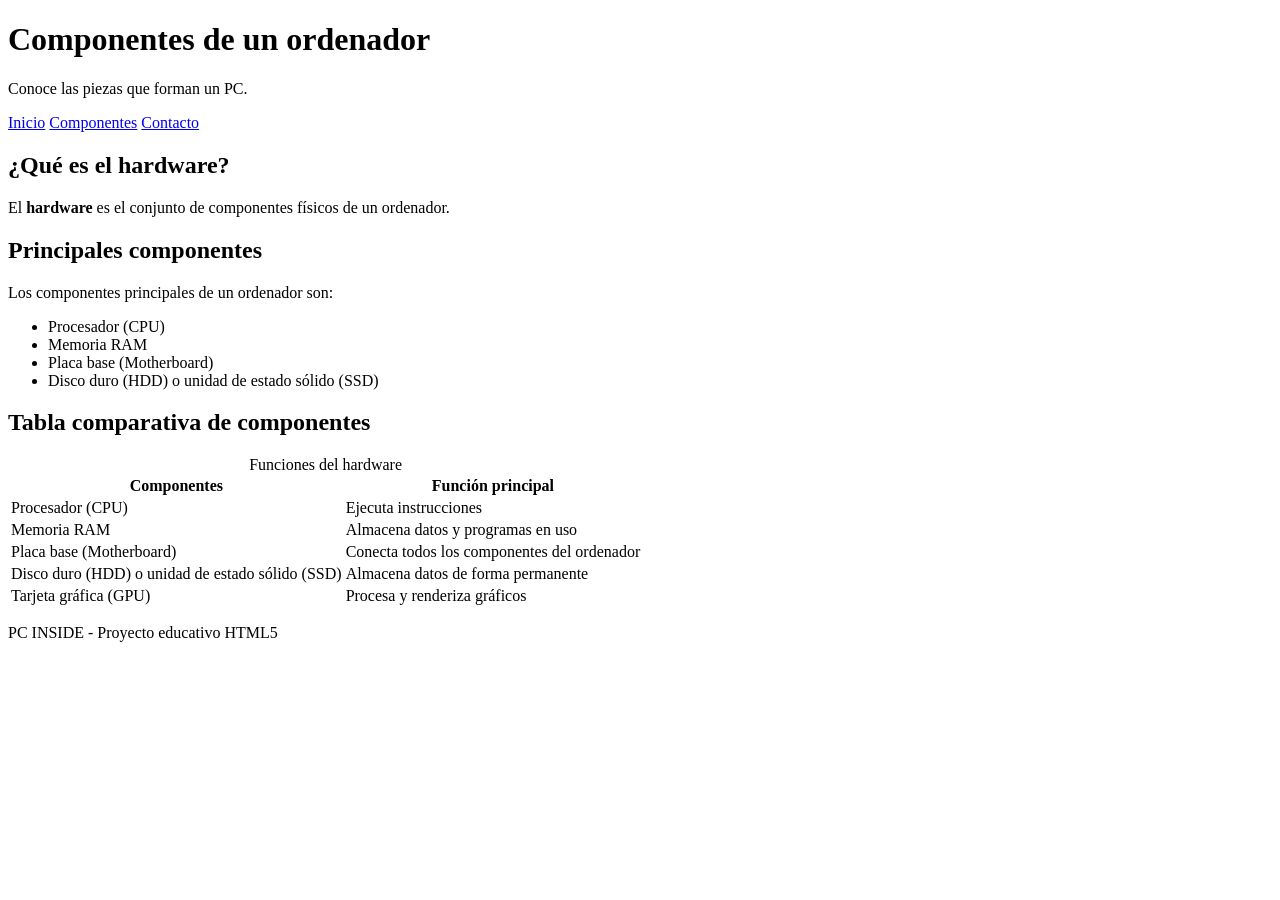
==== componentes.html @ fa1a0c23 "Añadida tabla comparativa de componentes" ====
<!DOCTYPE html>
<html lang="en">
<head>
    <meta charset="UTF-8">
    <meta name="viewport" content="width=device-width, initial-scale=1.0">
    <title>PC INSIDE - Componentes</title>
</head>
<body >
    <header>
            <h1>Componentes de un ordenador</h1>
            <p>Conoce las piezas que forman un PC.</p>
    </header>
    <nav>
            <a href="index.html">Inicio</a>
            <a href="componentes.html">Componentes</a>
            <a href="contacto.html">Contacto</a>
    </nav>

    <main>
        <section>
            <h2>¿Qué es el hardware?</h2>
            <p>
                    El <strong>hardware</strong> es el conjunto de componentes físicos de un ordenador.
            </p>
            <h2>Principales componentes</h2>
            <p>Los componentes principales de un ordenador son:</p>
            <ul>
                <li>Procesador (CPU)</li>
                <li>Memoria RAM</li>
                <li>Placa base (Motherboard)</li>
                <li>Disco duro (HDD) o unidad de estado sólido (SSD)</li>
            </ul>
            <h2>Tabla comparativa de componentes</h2>
            <table>
                <caption>Funciones del hardware</caption>

                <tr>
                        <th>Componentes</th>
                        <th>Función principal</th>
                </tr>
                <tr>
                        <td>Procesador (CPU)</td>
                        <td>Ejecuta instrucciones</td>
                </tr>
                <tr>
                        <td>Memoria RAM</td>
                        <td>Almacena datos y programas en uso</td>
                </tr>
                <tr>
                        <td>Placa base (Motherboard)</td>
                        <td>Conecta todos los componentes del ordenador</td>
                </tr>
                <tr>
                        <td>Disco duro (HDD) o unidad de estado sólido (SSD)</td>
                        <td>Almacena datos de forma permanente</td>
                </tr>

                <tr>
                        <td>Tarjeta gráfica (GPU)</td>
                        <td>Procesa y renderiza gráficos</td>
                </tr>
            </table>
        </section>
    </main>
    <footer>
            <p>PC INSIDE - Proyecto educativo HTML5</p>
    </footer>
</body>
</html>
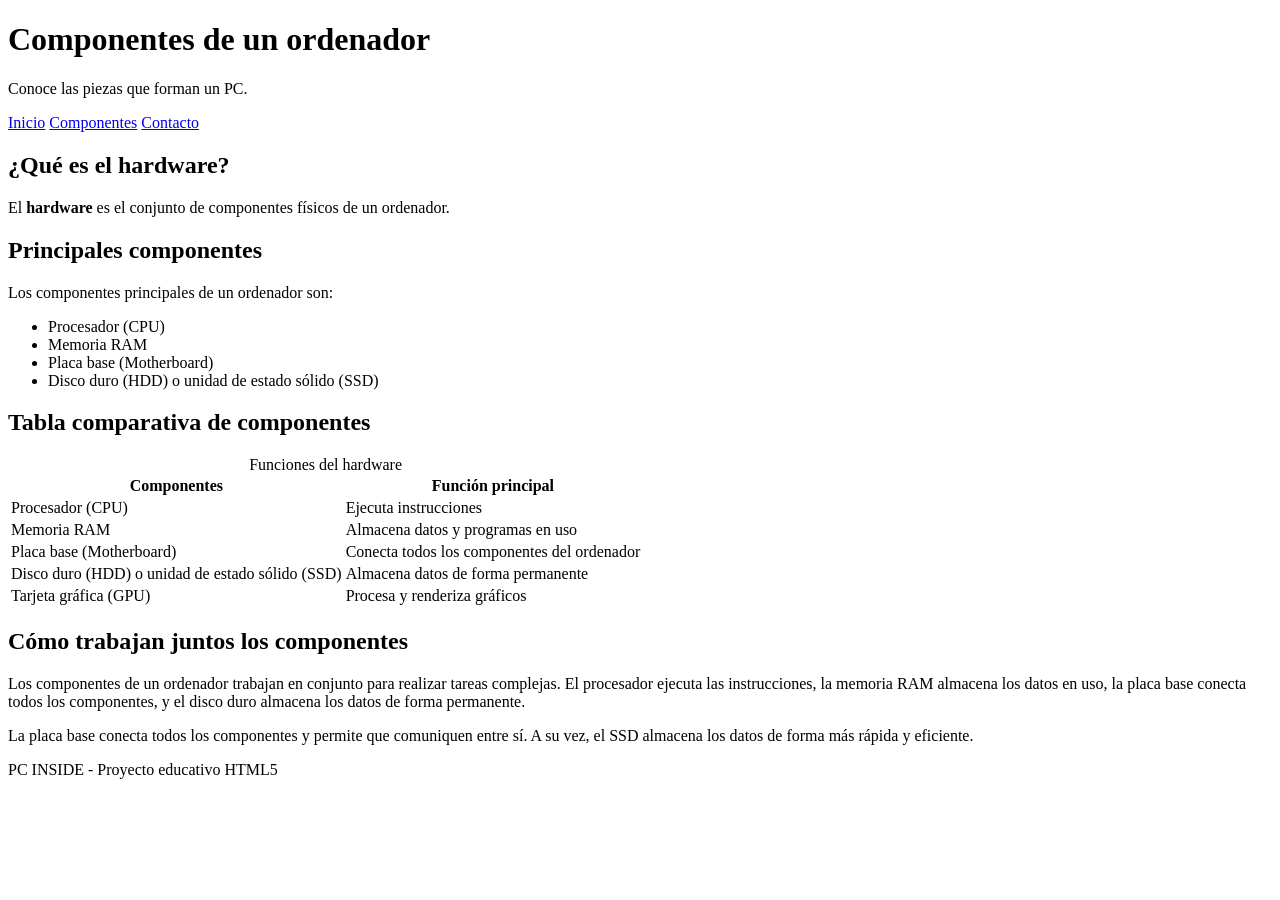
==== commit 6da84589: "Añadida sección sobre el funcionamiento de los componentes" ====
--- a/componentes.html
+++ b/componentes.html
@@ -59,7 +59,13 @@
                         <td>Tarjeta gráfica (GPU)</td>
                         <td>Procesa y renderiza gráficos</td>
                 </tr>
+
             </table>
+        </section>
+        <section>
+                <h2>Cómo trabajan juntos los componentes</h2>
+                <p>Los componentes de un ordenador trabajan en conjunto para realizar tareas complejas. El procesador ejecuta las instrucciones, la memoria RAM almacena los datos en uso, la placa base conecta todos los componentes, y el disco duro almacena los datos de forma permanente.</p>
+                <p>La placa base conecta todos los componentes y permite que comuniquen entre sí. A su vez, el SSD almacena los datos de forma más rápida y eficiente.</p>
         </section>
     </main>
     <footer>
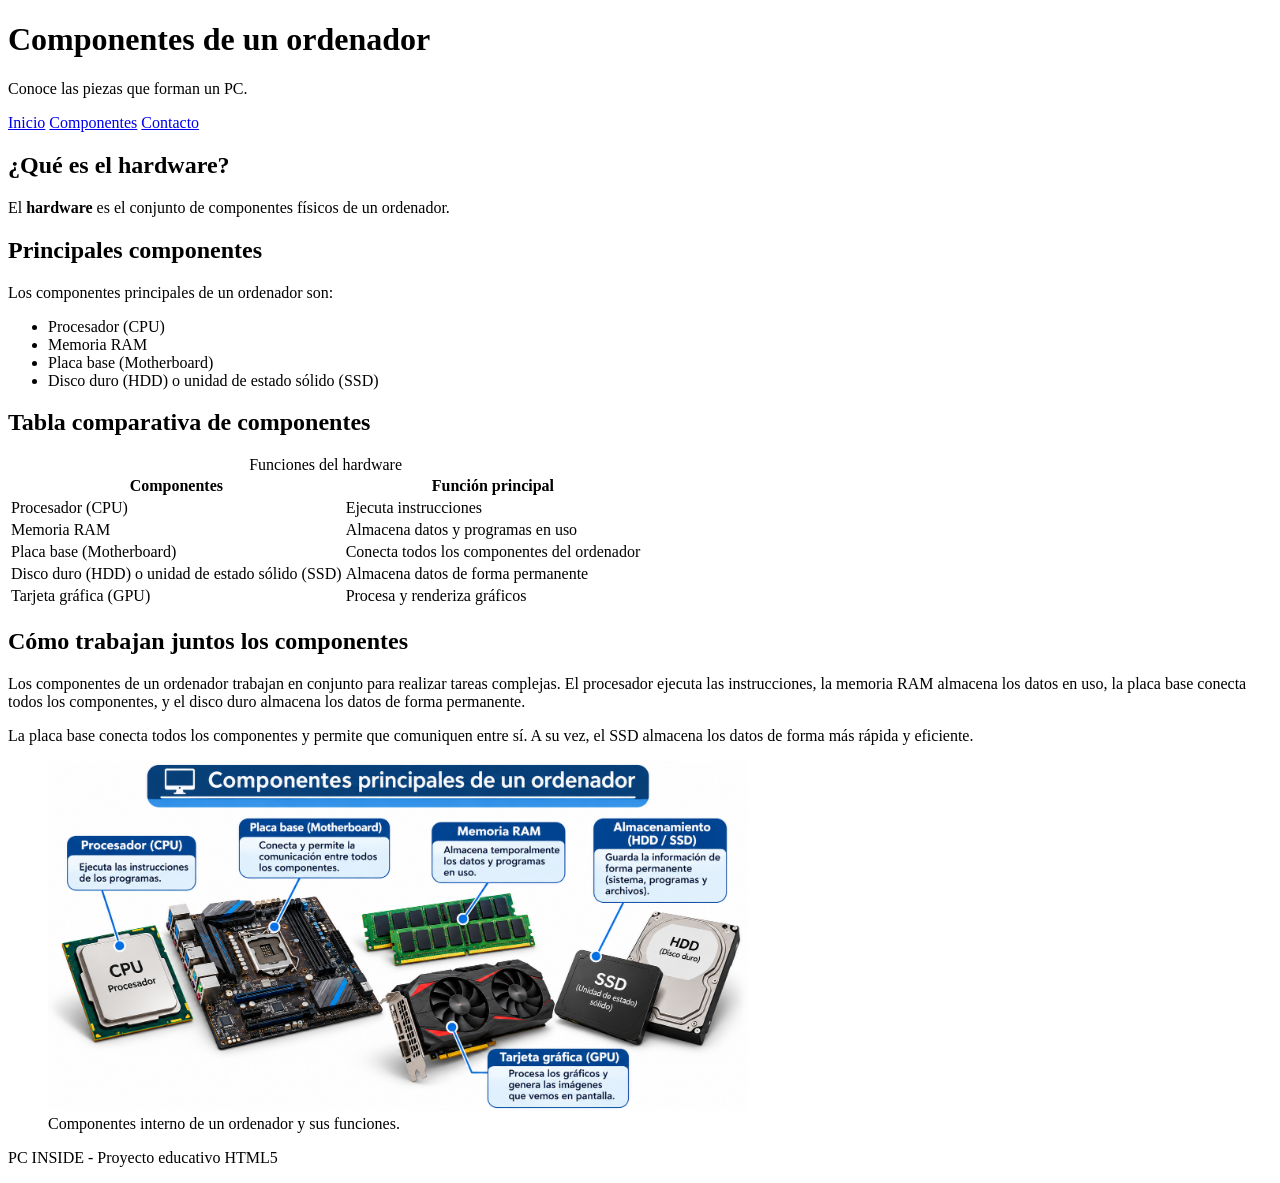
==== commit 2ab42165: "Añadida imagen explicativa de los componentes" ====
--- a/componentes.html
+++ b/componentes.html
@@ -66,6 +66,10 @@
                 <h2>Cómo trabajan juntos los componentes</h2>
                 <p>Los componentes de un ordenador trabajan en conjunto para realizar tareas complejas. El procesador ejecuta las instrucciones, la memoria RAM almacena los datos en uso, la placa base conecta todos los componentes, y el disco duro almacena los datos de forma permanente.</p>
                 <p>La placa base conecta todos los componentes y permite que comuniquen entre sí. A su vez, el SSD almacena los datos de forma más rápida y eficiente.</p>
+                <figure>
+                    <img src="img/componentes.png" alt="Componentes de un ordenador" width="700">
+                    <figcaption>Componentes interno de un ordenador y sus funciones.</figcaption>
+                </figure>
         </section>
     </main>
     <footer>
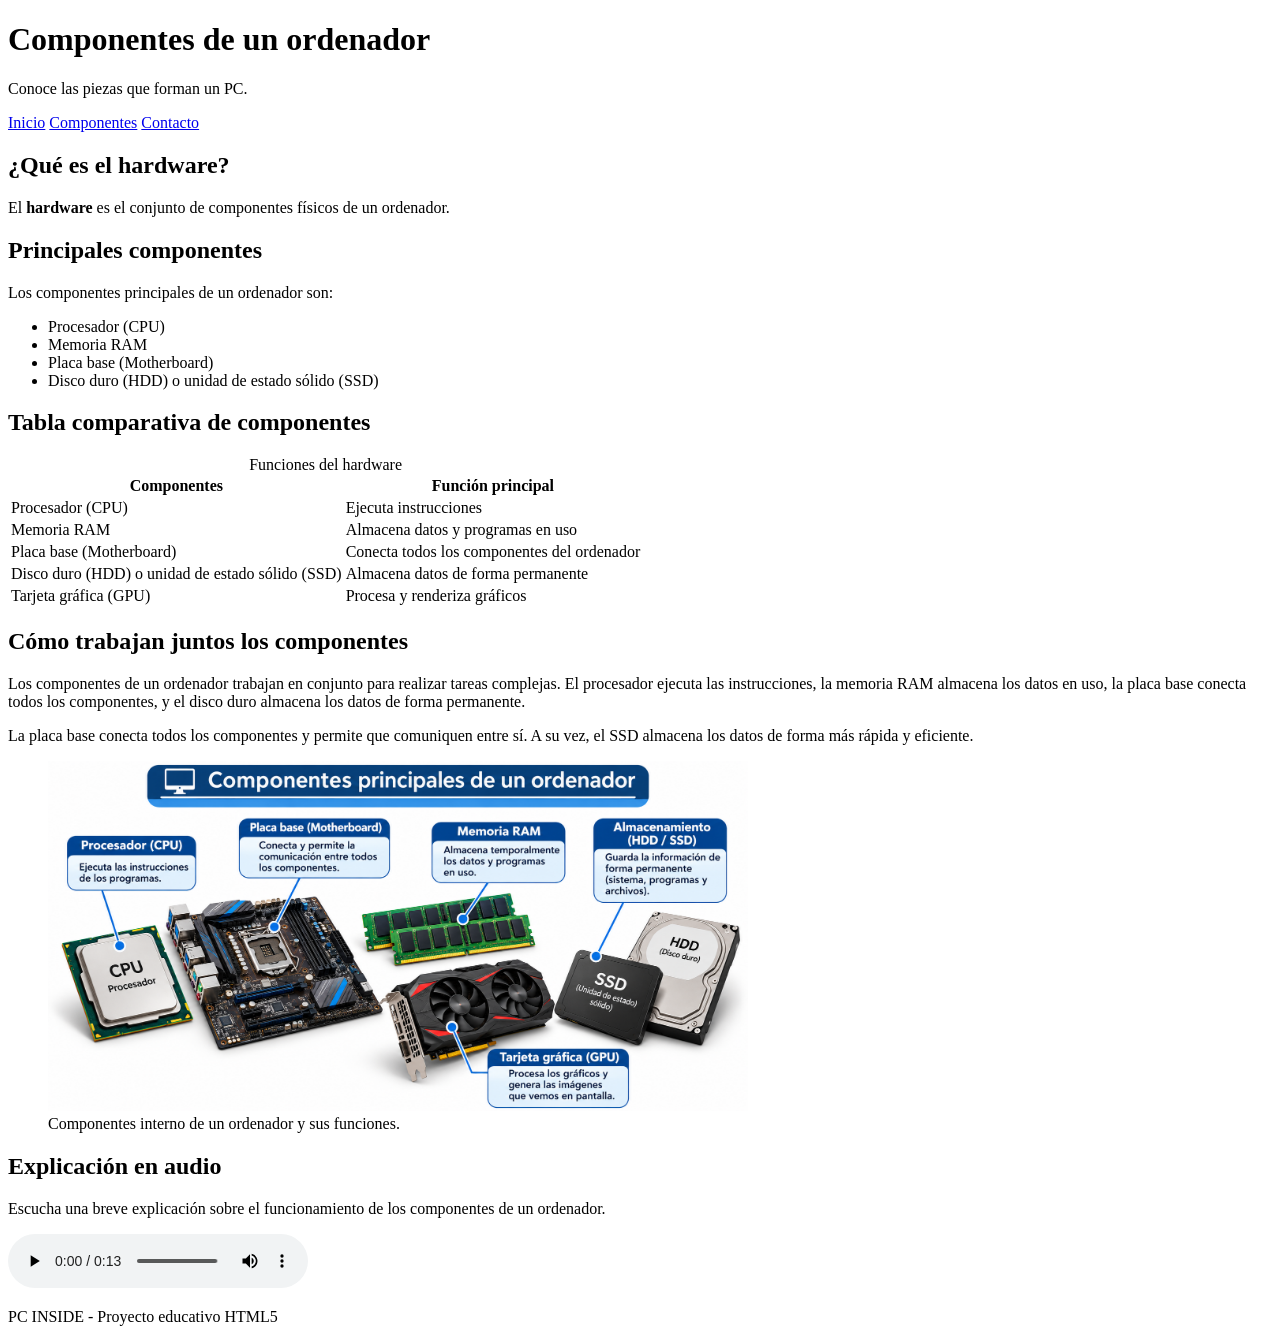
==== commit ec754c6f: "Añadido reproductor de audio sobre hardware" ====
--- a/componentes.html
+++ b/componentes.html
@@ -70,6 +70,14 @@
                     <img src="img/componentes.png" alt="Componentes de un ordenador" width="700">
                     <figcaption>Componentes interno de un ordenador y sus funciones.</figcaption>
                 </figure>
+                <h2>Explicación en audio</h2>
+
+                <p>Escucha una breve explicación sobre el funcionamiento de los componentes de un ordenador.</p>
+
+                <audio controls>
+                        <source src="media/explicacion-hardware.mp3" type="audio/mpeg">
+                        Tu navegador no admite la repdroducción de audio.
+                </audio>
         </section>
     </main>
     <footer>
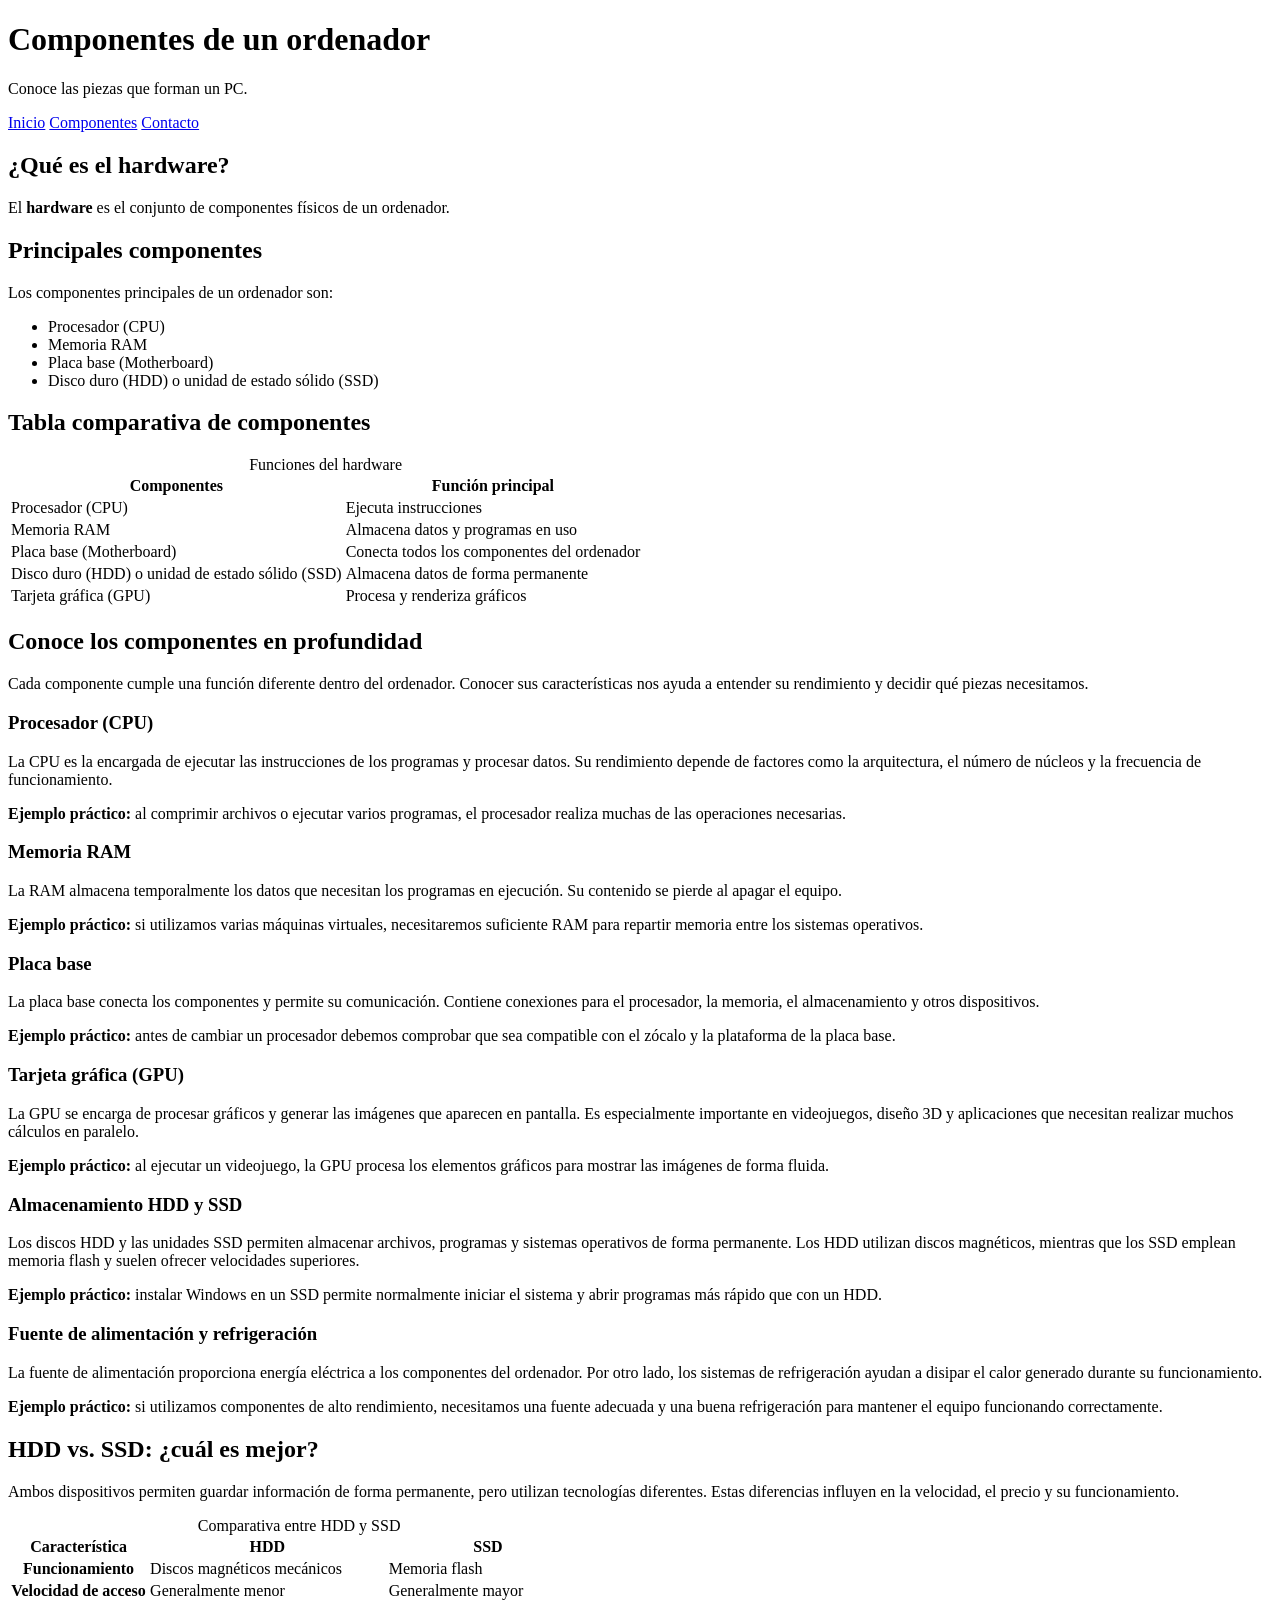
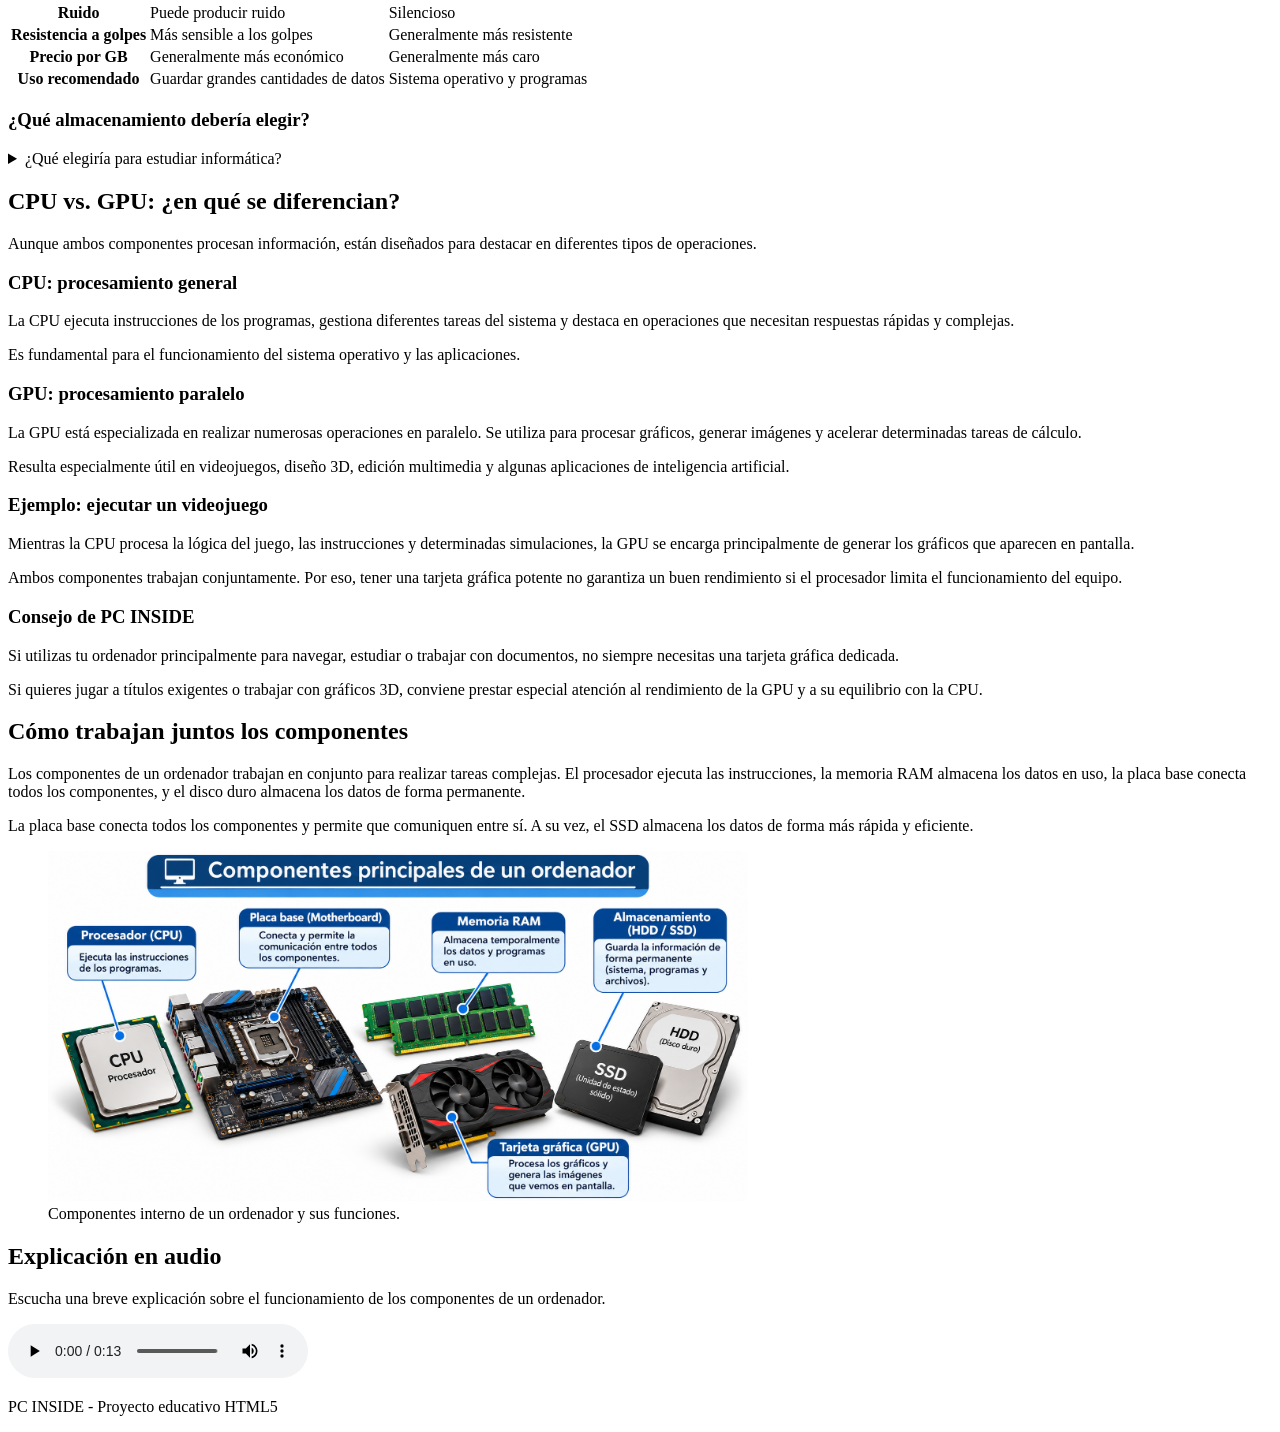
==== commit 520235e9: "Ampliado contenido de hardware con guías y comparativas" ====
--- a/componentes.html
+++ b/componentes.html
@@ -1,5 +1,5 @@
 <!DOCTYPE html>
-<html lang="en">
+<html lang="es">
 <head>
     <meta charset="UTF-8">
     <meta name="viewport" content="width=device-width, initial-scale=1.0">
@@ -62,6 +62,289 @@
 
             </table>
         </section>
+        
+        <section id="guia-hardware">
+            <h2>Conoce los componentes en profundidad</h2>
+
+            <p>
+                Cada componente cumple una función diferente
+                dentro del ordenador. Conocer sus características
+                nos ayuda a entender su rendimiento y decidir
+                qué piezas necesitamos.
+            </p>
+
+            <article>
+                <h3>Procesador (CPU)</h3>
+
+                <p>
+                    La CPU es la encargada de ejecutar las
+                    instrucciones de los programas y procesar
+                    datos. Su rendimiento depende de factores
+                    como la arquitectura, el número de núcleos
+                    y la frecuencia de funcionamiento.
+                </p>
+
+                <p>
+                    <strong>Ejemplo práctico:</strong>
+                    al comprimir archivos o ejecutar varios
+                    programas, el procesador realiza muchas
+                    de las operaciones necesarias.
+                </p>
+            </article>
+
+            <article>
+                <h3>Memoria RAM</h3>
+
+                <p>
+                    La RAM almacena temporalmente los datos
+                    que necesitan los programas en ejecución.
+                    Su contenido se pierde al apagar el equipo.
+                </p>
+
+                <p>
+                    <strong>Ejemplo práctico:</strong>
+                    si utilizamos varias máquinas virtuales,
+                    necesitaremos suficiente RAM para repartir
+                    memoria entre los sistemas operativos.
+                </p>
+            </article>
+
+            <article>
+                <h3>Placa base</h3>
+
+                <p>
+                    La placa base conecta los componentes
+                    y permite su comunicación. Contiene
+                    conexiones para el procesador, la memoria,
+                    el almacenamiento y otros dispositivos.
+                </p>
+
+                <p>
+                    <strong>Ejemplo práctico:</strong>
+                    antes de cambiar un procesador debemos
+                    comprobar que sea compatible con el
+                    zócalo y la plataforma de la placa base.
+                </p>
+            
+            
+            <article>
+                <h3>Tarjeta gráfica (GPU)</h3>
+
+                <p>
+                    La GPU se encarga de procesar gráficos y
+                    generar las imágenes que aparecen en pantalla.
+                    Es especialmente importante en videojuegos,
+                    diseño 3D y aplicaciones que necesitan realizar
+                    muchos cálculos en paralelo.
+                </p>
+
+                <p>
+                    <strong>Ejemplo práctico:</strong>
+                    al ejecutar un videojuego, la GPU procesa
+                    los elementos gráficos para mostrar
+                    las imágenes de forma fluida.
+                </p>
+            </article>
+
+            <article>
+                <h3>Almacenamiento HDD y SSD</h3>
+
+                <p>
+                    Los discos HDD y las unidades SSD permiten
+                    almacenar archivos, programas y sistemas
+                    operativos de forma permanente.
+                    Los HDD utilizan discos magnéticos,
+                    mientras que los SSD emplean memoria flash
+                    y suelen ofrecer velocidades superiores.
+                </p>
+
+                <p>
+                    <strong>Ejemplo práctico:</strong>
+                    instalar Windows en un SSD permite
+                    normalmente iniciar el sistema y abrir
+                    programas más rápido que con un HDD.
+                </p>
+            </article>
+
+            <article>
+                <h3>Fuente de alimentación y refrigeración</h3>
+
+                <p>
+                    La fuente de alimentación proporciona
+                    energía eléctrica a los componentes
+                    del ordenador. Por otro lado, los sistemas
+                    de refrigeración ayudan a disipar el calor
+                    generado durante su funcionamiento.
+                </p>
+
+                <p>
+                    <strong>Ejemplo práctico:</strong>
+                    si utilizamos componentes de alto rendimiento,
+                    necesitamos una fuente adecuada y una buena
+                    refrigeración para mantener el equipo
+                    funcionando correctamente.
+                </p>
+            </article>
+
+        </section>
+
+        <section id="comparativa-almacenamiento">
+            <h2>HDD vs. SSD: ¿cuál es mejor?</h2>
+
+            <p>
+                Ambos dispositivos permiten guardar información
+                de forma permanente, pero utilizan tecnologías
+                diferentes. Estas diferencias influyen en
+                la velocidad, el precio y su funcionamiento.
+            </p>
+
+            <table>
+                <caption>Comparativa entre HDD y SSD</caption>
+
+                <tr>
+                    <th>Característica</th>
+                    <th>HDD</th>
+                    <th>SSD</th>
+                </tr>
+
+                <tr>
+                    <th>Funcionamiento</th>
+                    <td>Discos magnéticos mecánicos</td>
+                    <td>Memoria flash</td>
+                </tr>
+
+                <tr>
+                    <th>Velocidad de acceso</th>
+                    <td>Generalmente menor</td>
+                    <td>Generalmente mayor</td>
+                </tr>
+
+                <tr>
+                    <th>Ruido</th>
+                    <td>Puede producir ruido</td>
+                    <td>Silencioso</td>
+                </tr>
+
+                <tr>
+                    <th>Resistencia a golpes</th>
+                    <td>Más sensible a los golpes</td>
+                    <td>Generalmente más resistente</td>
+                </tr>
+
+                <tr>
+                    <th>Precio por GB</th>
+                    <td>Generalmente más económico</td>
+                    <td>Generalmente más caro</td>
+                </tr>
+
+                <tr>
+                    <th>Uso recomendado</th>
+                    <td>Guardar grandes cantidades de datos</td>
+                    <td>Sistema operativo y programas</td>
+                </tr>
+            </table>
+            
+            <h3>¿Qué almacenamiento debería elegir?</h3>
+
+            <details>
+                <summary>
+                    ¿Qué elegiría para estudiar informática?
+                </summary>
+
+                <p>
+                    Un SSD es una buena opción para instalar
+                    Windows, Ubuntu y los programas que utilizamos
+                    en clase. Su rapidez ayuda a reducir los
+                    tiempos de carga.
+                </p>
+
+                <p>
+                    Si necesitamos almacenar muchos archivos
+                    o realizar copias de seguridad, podemos
+                    complementarlo con un HDD de gran capacidad.
+                </p>
+            </details>
+
+        </section>
+        
+        <section id="cpu-vs-gpu">
+            <h2>CPU vs. GPU: ¿en qué se diferencian?</h2>
+
+            <p>
+                Aunque ambos componentes procesan información,
+                están diseñados para destacar en diferentes
+                tipos de operaciones.
+            </p>
+
+            <article>
+                <h3>CPU: procesamiento general</h3>
+
+                <p>
+                    La CPU ejecuta instrucciones de los programas,
+                    gestiona diferentes tareas del sistema y
+                    destaca en operaciones que necesitan
+                    respuestas rápidas y complejas.
+                </p>
+
+                <p>
+                    Es fundamental para el funcionamiento
+                    del sistema operativo y las aplicaciones.
+                </p>
+            </article>
+
+            <article>
+                <h3>GPU: procesamiento paralelo</h3>
+
+                <p>
+                    La GPU está especializada en realizar
+                    numerosas operaciones en paralelo.
+                    Se utiliza para procesar gráficos,
+                    generar imágenes y acelerar determinadas
+                    tareas de cálculo.
+                </p>
+
+                <p>
+                    Resulta especialmente útil en videojuegos,
+                    diseño 3D, edición multimedia y algunas
+                    aplicaciones de inteligencia artificial.
+                </p>
+            </article>
+
+            <h3>Ejemplo: ejecutar un videojuego</h3>
+
+            <p>
+                Mientras la CPU procesa la lógica del juego,
+                las instrucciones y determinadas simulaciones,
+                la GPU se encarga principalmente de generar
+                los gráficos que aparecen en pantalla.
+            </p>
+
+            <p>
+                Ambos componentes trabajan conjuntamente.
+                Por eso, tener una tarjeta gráfica potente
+                no garantiza un buen rendimiento si el
+                procesador limita el funcionamiento del equipo.
+            </p>
+            
+            <aside>
+                <h3>Consejo de PC INSIDE</h3>
+
+                <p>
+                    Si utilizas tu ordenador principalmente
+                    para navegar, estudiar o trabajar con
+                    documentos, no siempre necesitas una
+                    tarjeta gráfica dedicada.
+                </p>
+
+                <p>
+                    Si quieres jugar a títulos exigentes
+                    o trabajar con gráficos 3D, conviene
+                    prestar especial atención al rendimiento
+                    de la GPU y a su equilibrio con la CPU.
+                </p>
+            </aside>
+        </section>
+
         <section>
                 <h2>Cómo trabajan juntos los componentes</h2>
                 <p>Los componentes de un ordenador trabajan en conjunto para realizar tareas complejas. El procesador ejecuta las instrucciones, la memoria RAM almacena los datos en uso, la placa base conecta todos los componentes, y el disco duro almacena los datos de forma permanente.</p>
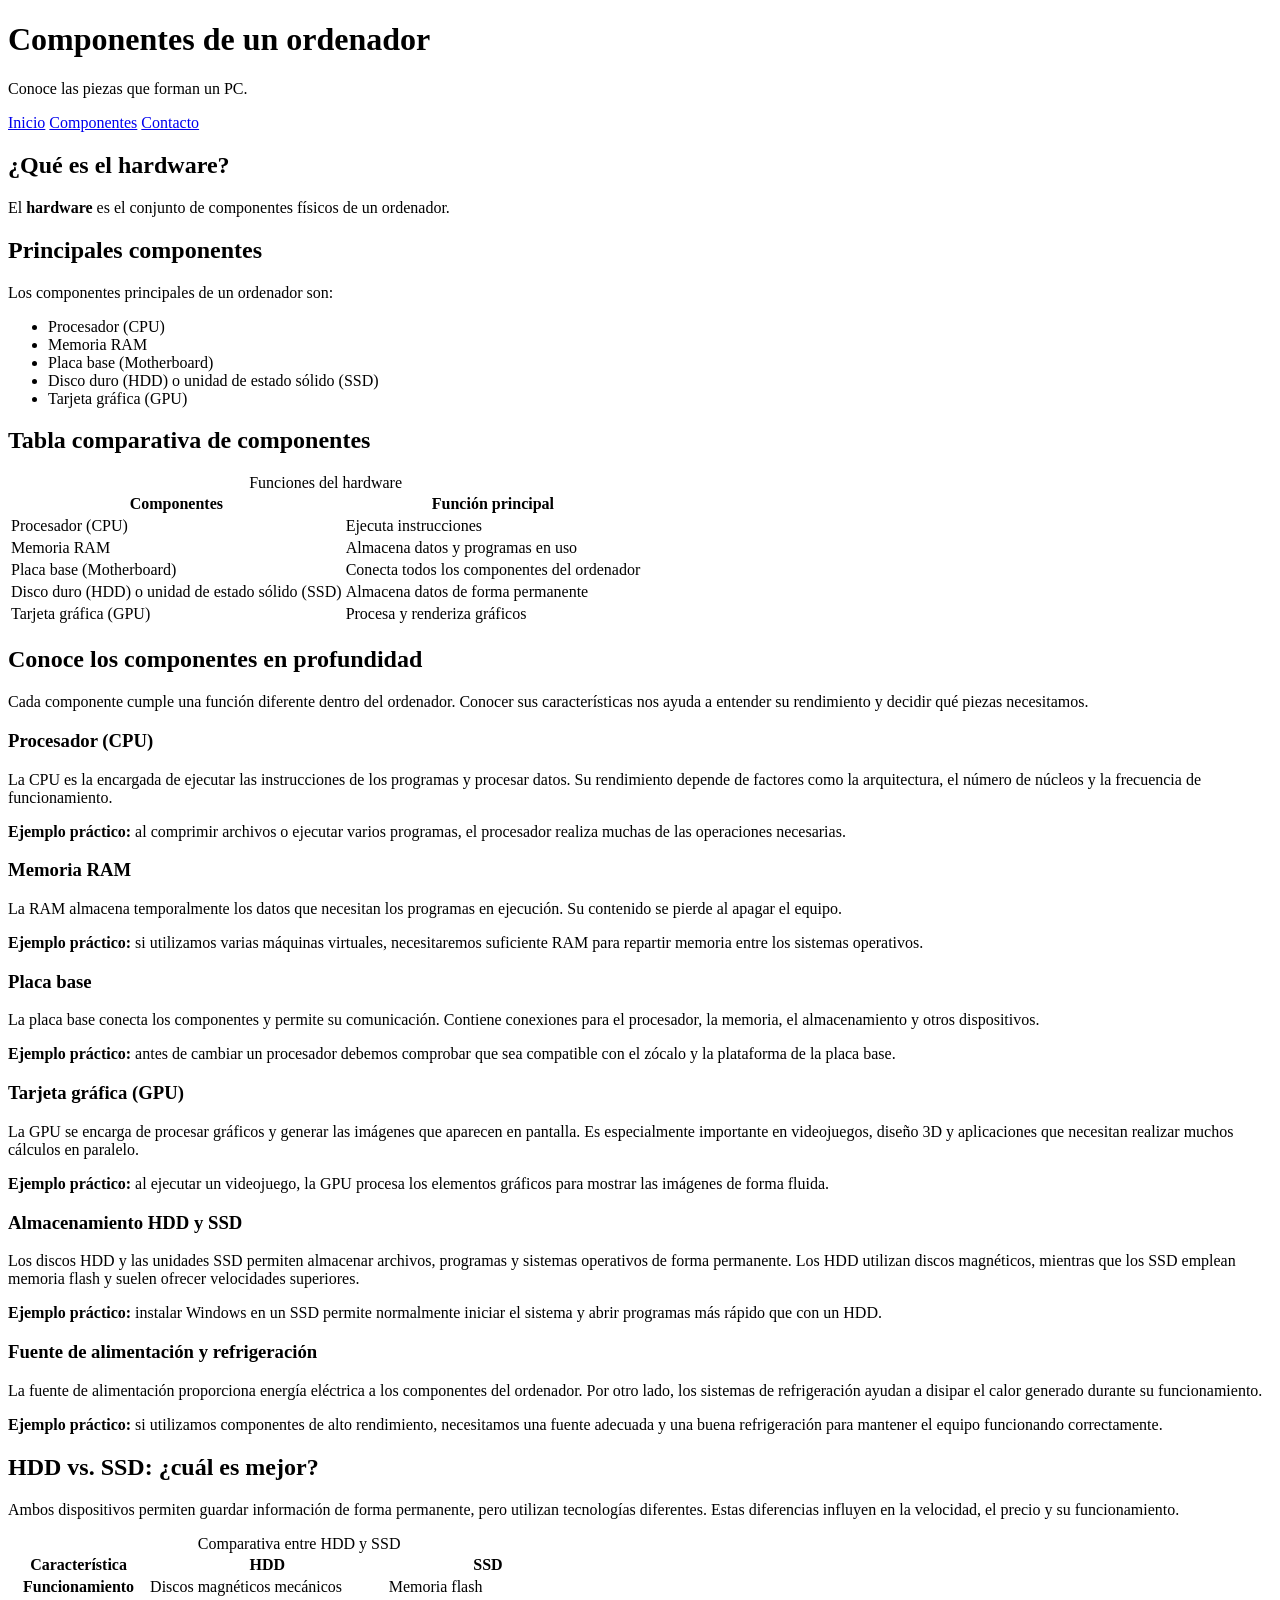
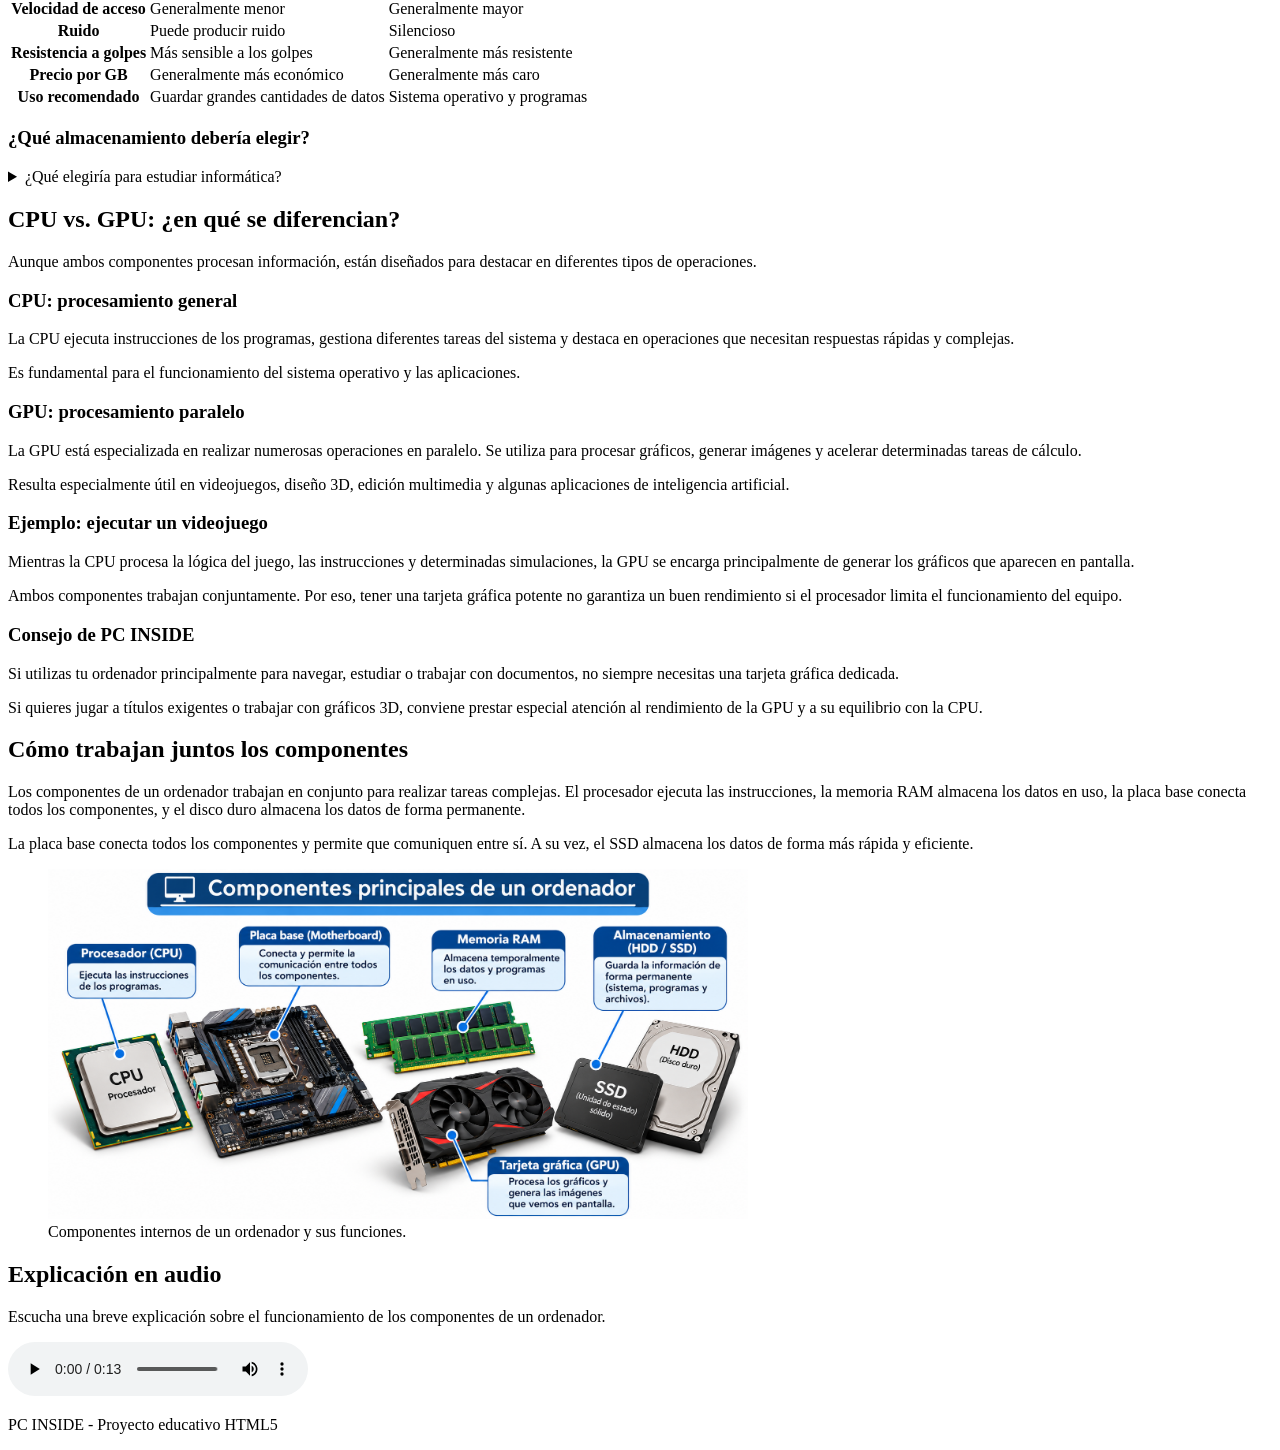
==== commit 9c2ba3d1: "Corregido errores" ====
--- a/componentes.html
+++ b/componentes.html
@@ -29,6 +29,7 @@
                 <li>Memoria RAM</li>
                 <li>Placa base (Motherboard)</li>
                 <li>Disco duro (HDD) o unidad de estado sólido (SSD)</li>
+                <li>Tarjeta gráfica (GPU)</li>
             </ul>
             <h2>Tabla comparativa de componentes</h2>
             <table>
@@ -125,7 +126,7 @@
                     comprobar que sea compatible con el
                     zócalo y la plataforma de la placa base.
                 </p>
-            
+            </article>
             
             <article>
                 <h3>Tarjeta gráfica (GPU)</h3>
@@ -351,7 +352,7 @@
                 <p>La placa base conecta todos los componentes y permite que comuniquen entre sí. A su vez, el SSD almacena los datos de forma más rápida y eficiente.</p>
                 <figure>
                     <img src="img/componentes.png" alt="Componentes de un ordenador" width="700">
-                    <figcaption>Componentes interno de un ordenador y sus funciones.</figcaption>
+                    <figcaption>Componentes internos de un ordenador y sus funciones.</figcaption>
                 </figure>
                 <h2>Explicación en audio</h2>
 
@@ -359,7 +360,7 @@
 
                 <audio controls>
                         <source src="media/explicacion-hardware.mp3" type="audio/mpeg">
-                        Tu navegador no admite la repdroducción de audio.
+                        Tu navegador no admite la reproducción de audio.
                 </audio>
         </section>
     </main>
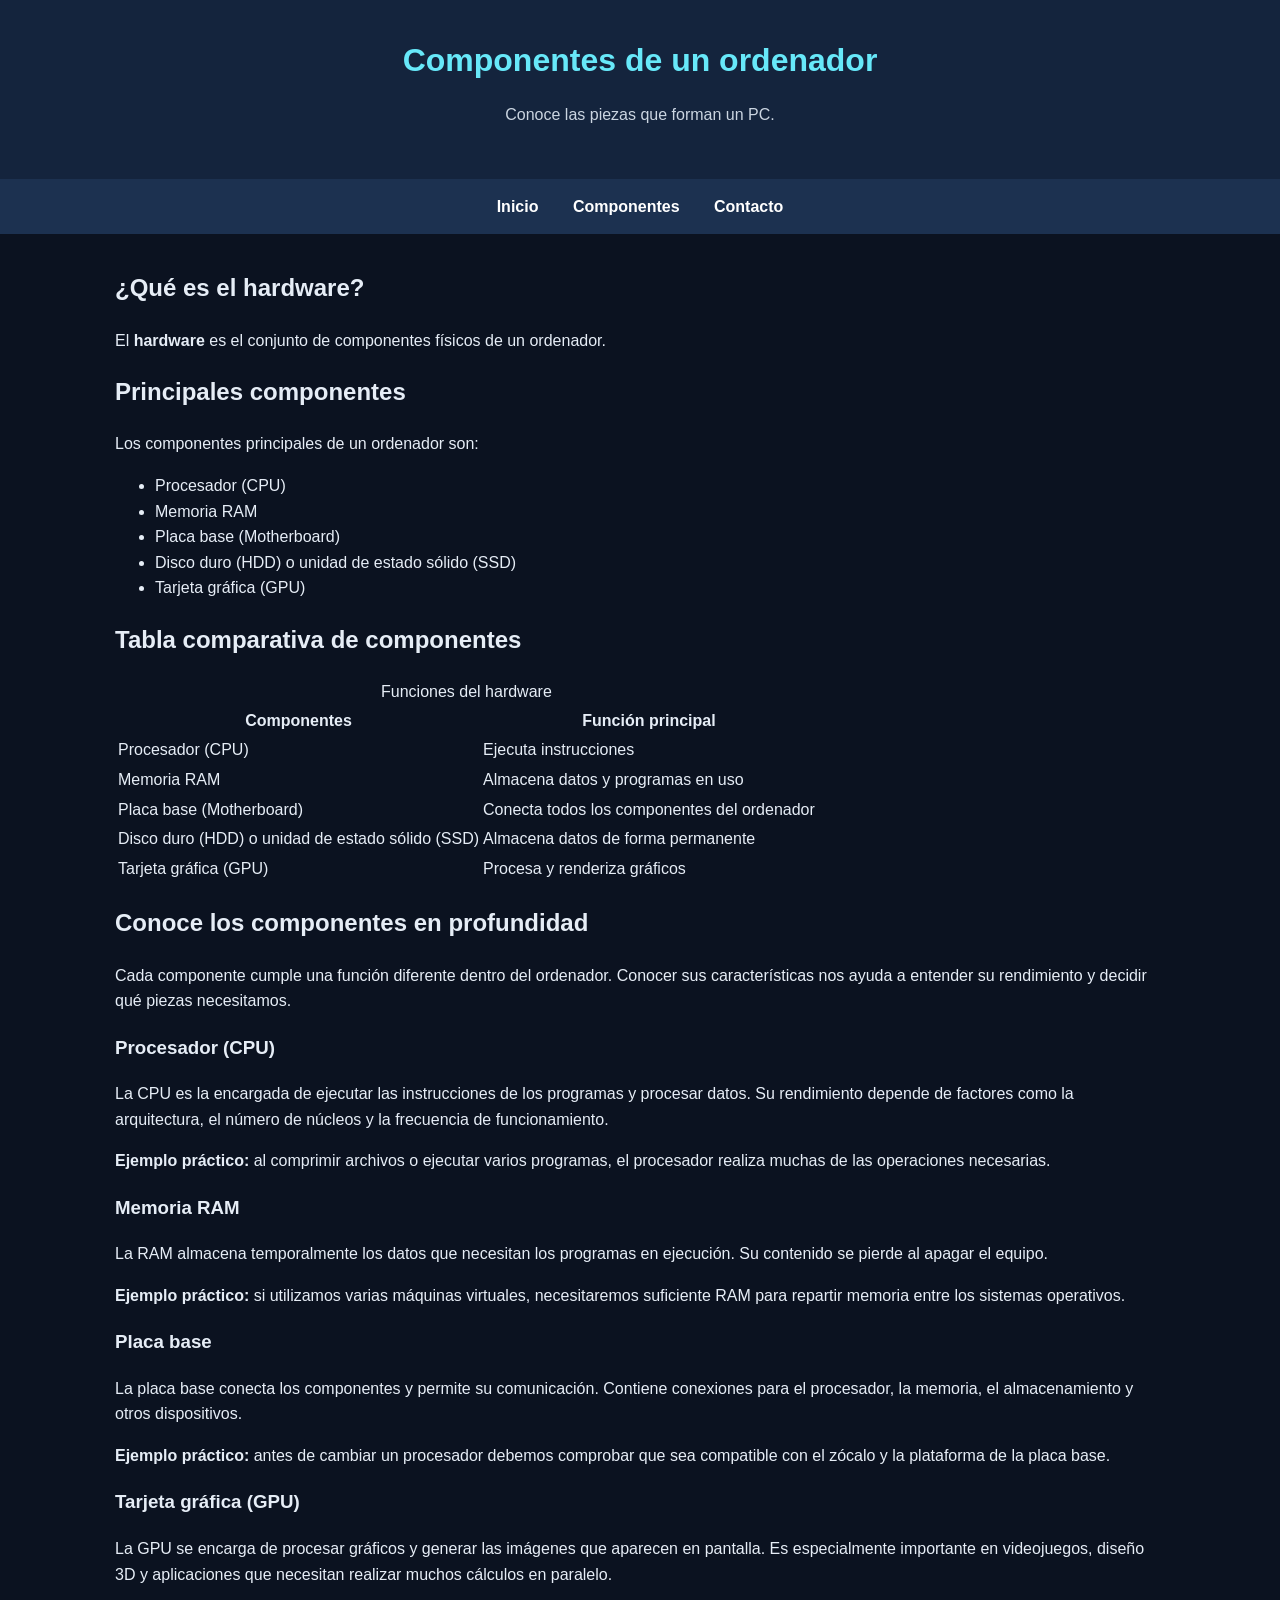
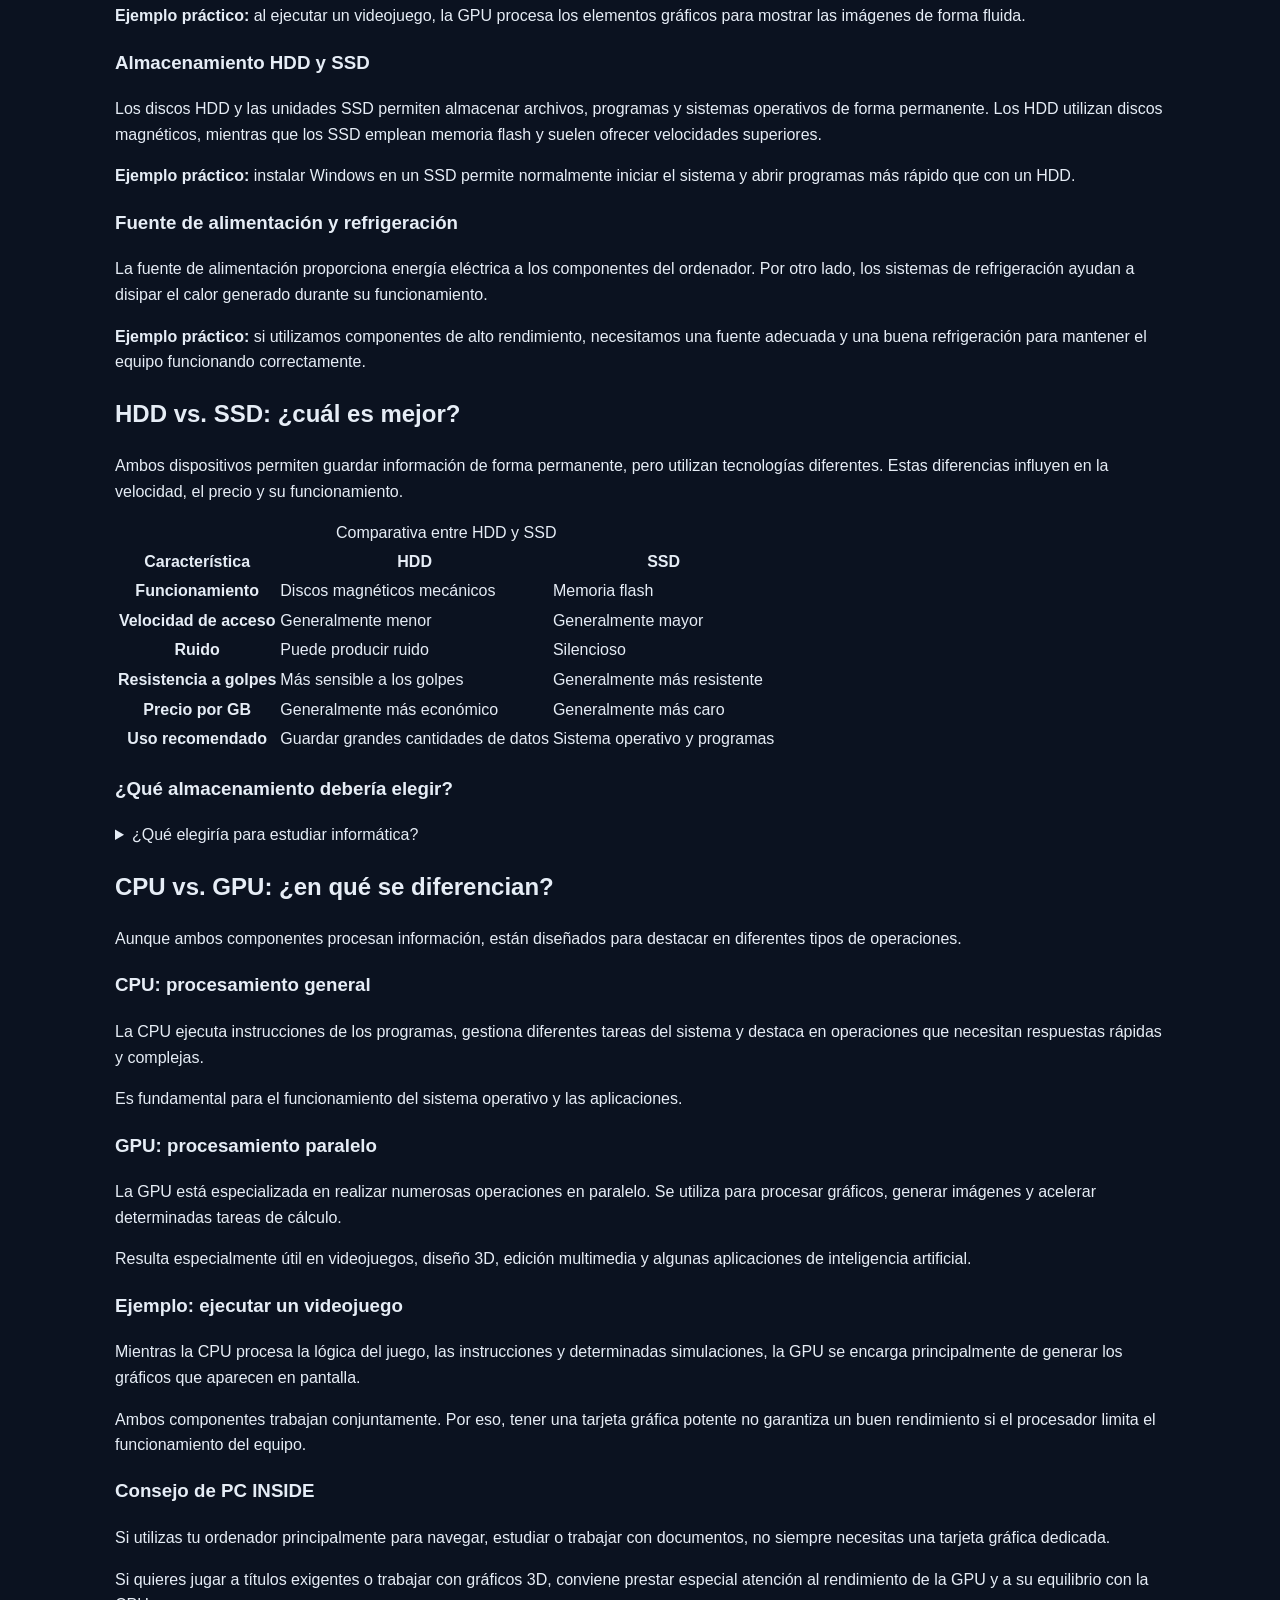
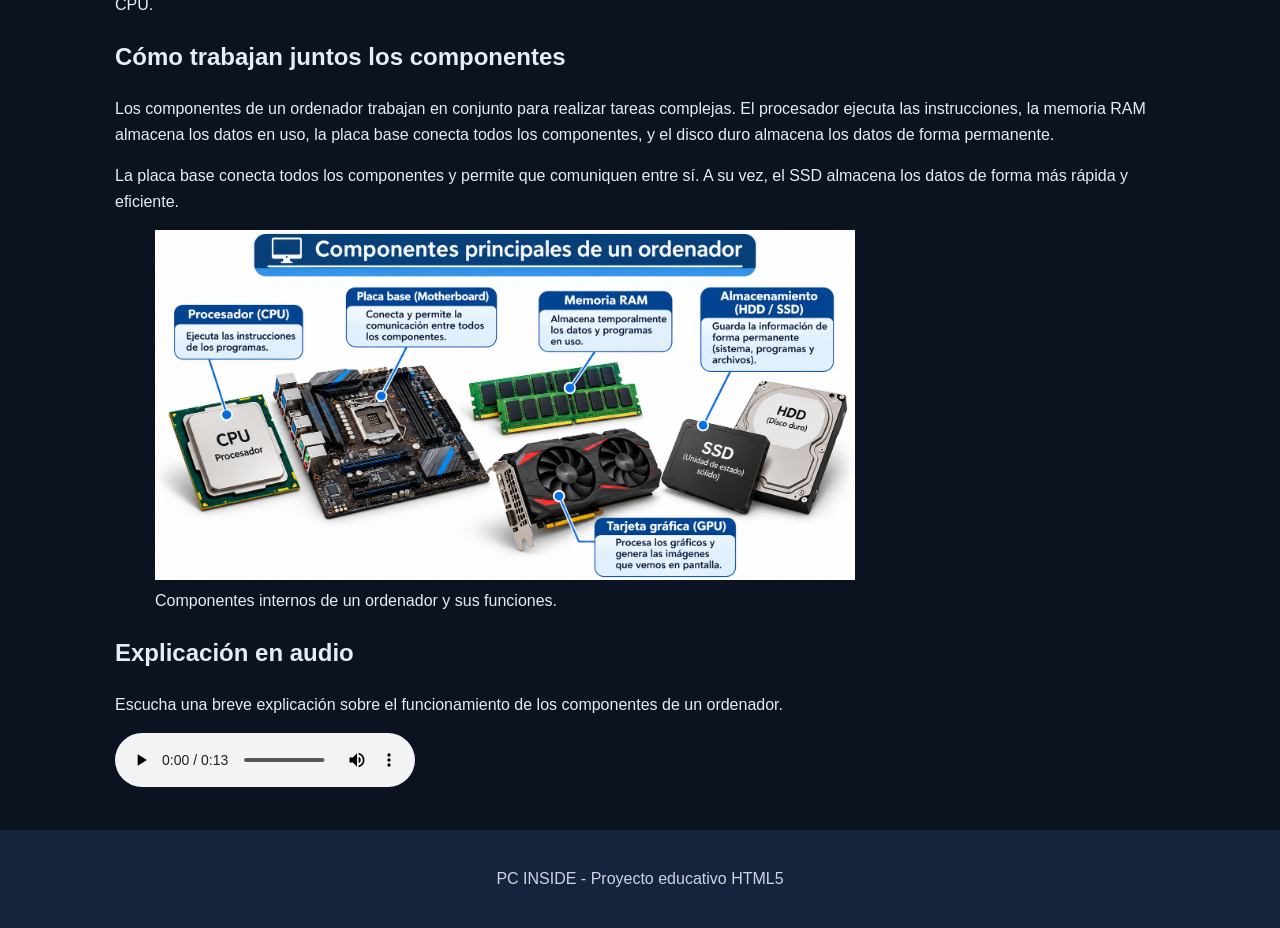
==== commit 2a03018b: "Añadidos estilos CSS iniciales y diseño general de la web" ====
--- a/componentes.html
+++ b/componentes.html
@@ -4,6 +4,7 @@
     <meta charset="UTF-8">
     <meta name="viewport" content="width=device-width, initial-scale=1.0">
     <title>PC INSIDE - Componentes</title>
+<link rel="stylesheet" href="css/styles.css">
 </head>
 <body >
     <header>
--- a/css/styles.css
+++ b/css/styles.css
@@ -0,0 +1,63 @@
+
+/* ESTILOS GENERALES */
+
+body {
+    margin: 0;
+    font-family: Arial, Helvetica, sans-serif;
+    background-color: #0b1220;
+    color: #e6edf6;
+    line-height: 1.6;
+}
+
+/* CABECERA */
+
+header {
+    background-color: #14243d;
+    text-align: center;
+    padding: 35px 20px;
+}
+
+header h1 {
+    color: #67e8f9;
+    margin: 0;
+}
+
+header p {
+    color: #cbd5e1;
+}
+
+/* MENU DE NAVEGACION */
+
+nav {
+    background-color: #1c3150;
+    text-align: center;
+    padding: 15px;
+}
+
+nav a {
+    color: white;
+    text-decoration: none;
+    margin: 0 15px;
+    font-weight: bold;
+}
+
+nav a:hover {
+    color: #67e8f9;
+}
+
+/* CONTENIDO PRINCIPAL */
+
+main {
+    max-width: 1050px;
+    margin: 35px auto;
+    padding: 0 20px;
+}
+
+/* PIE DE PAGINA */
+
+footer {
+    background-color: #14243d;
+    color: #cbd5e1;
+    text-align: center;
+    padding: 20px;
+}
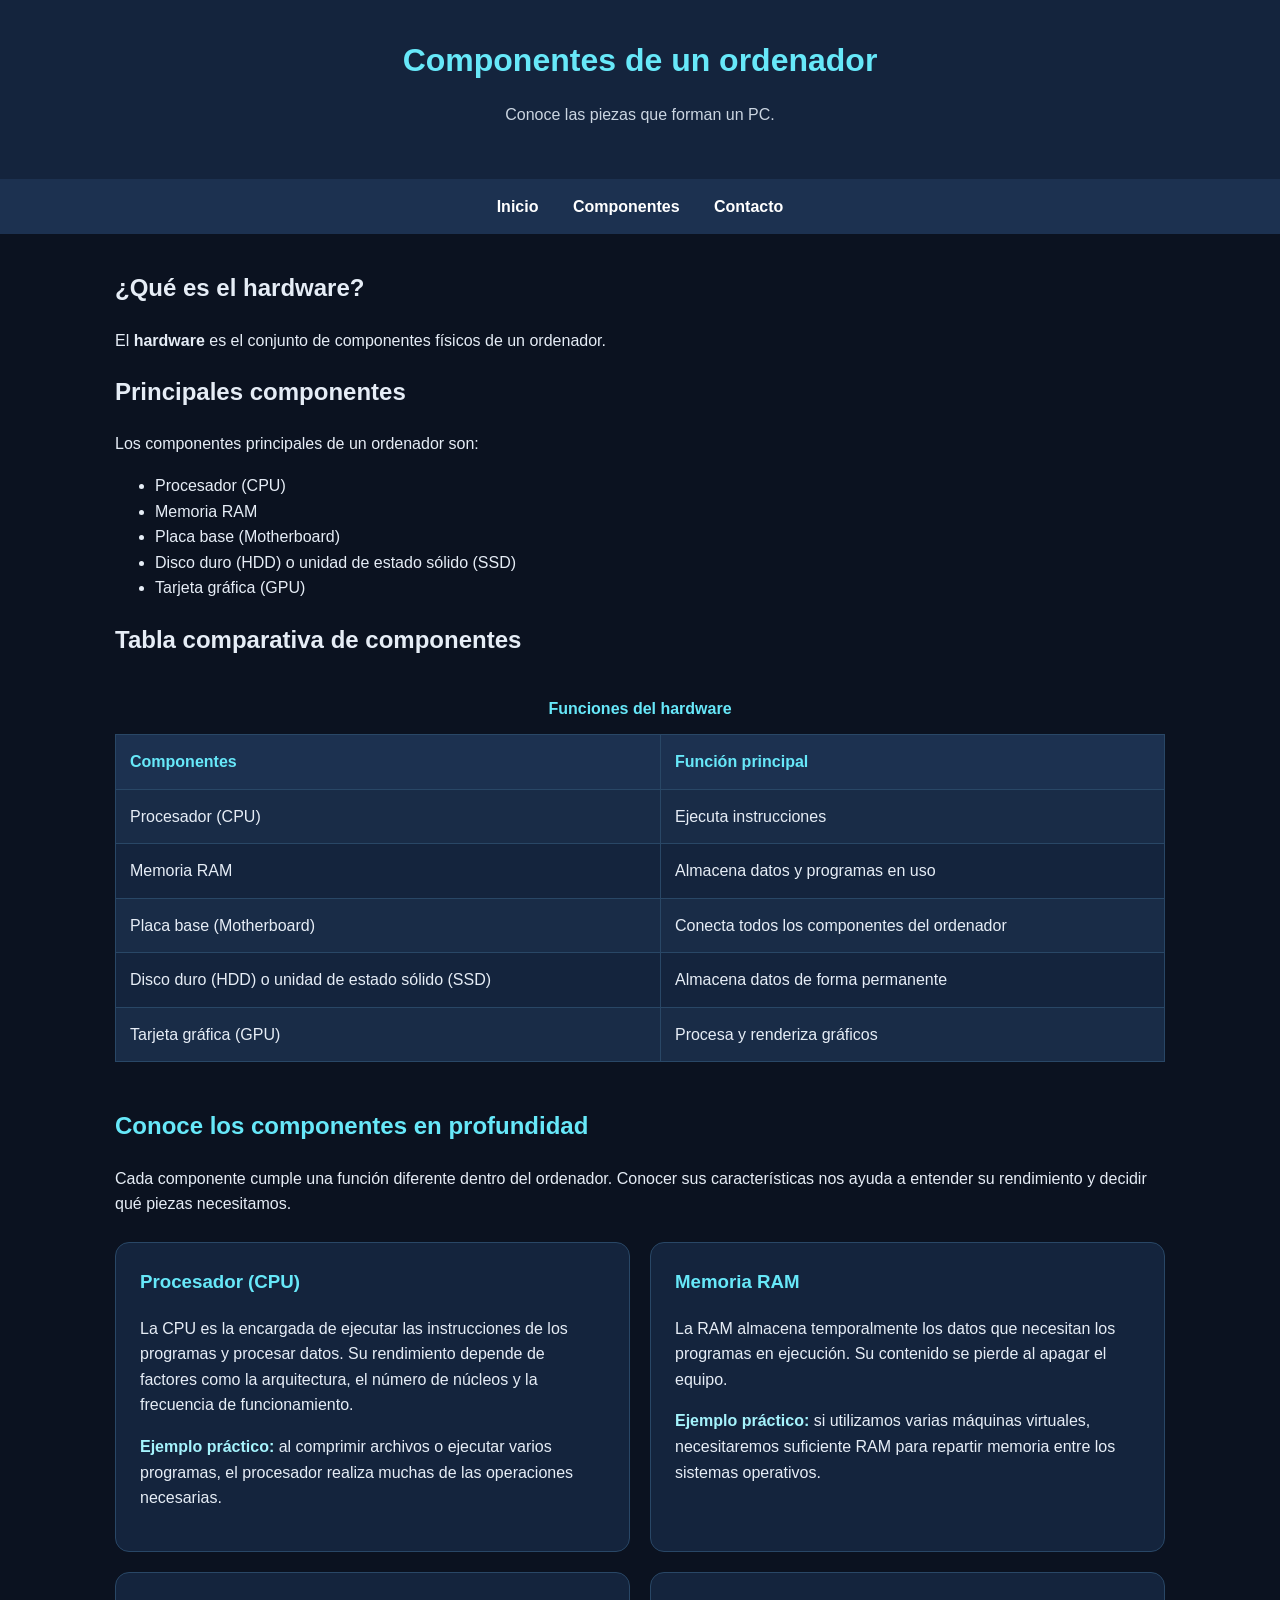
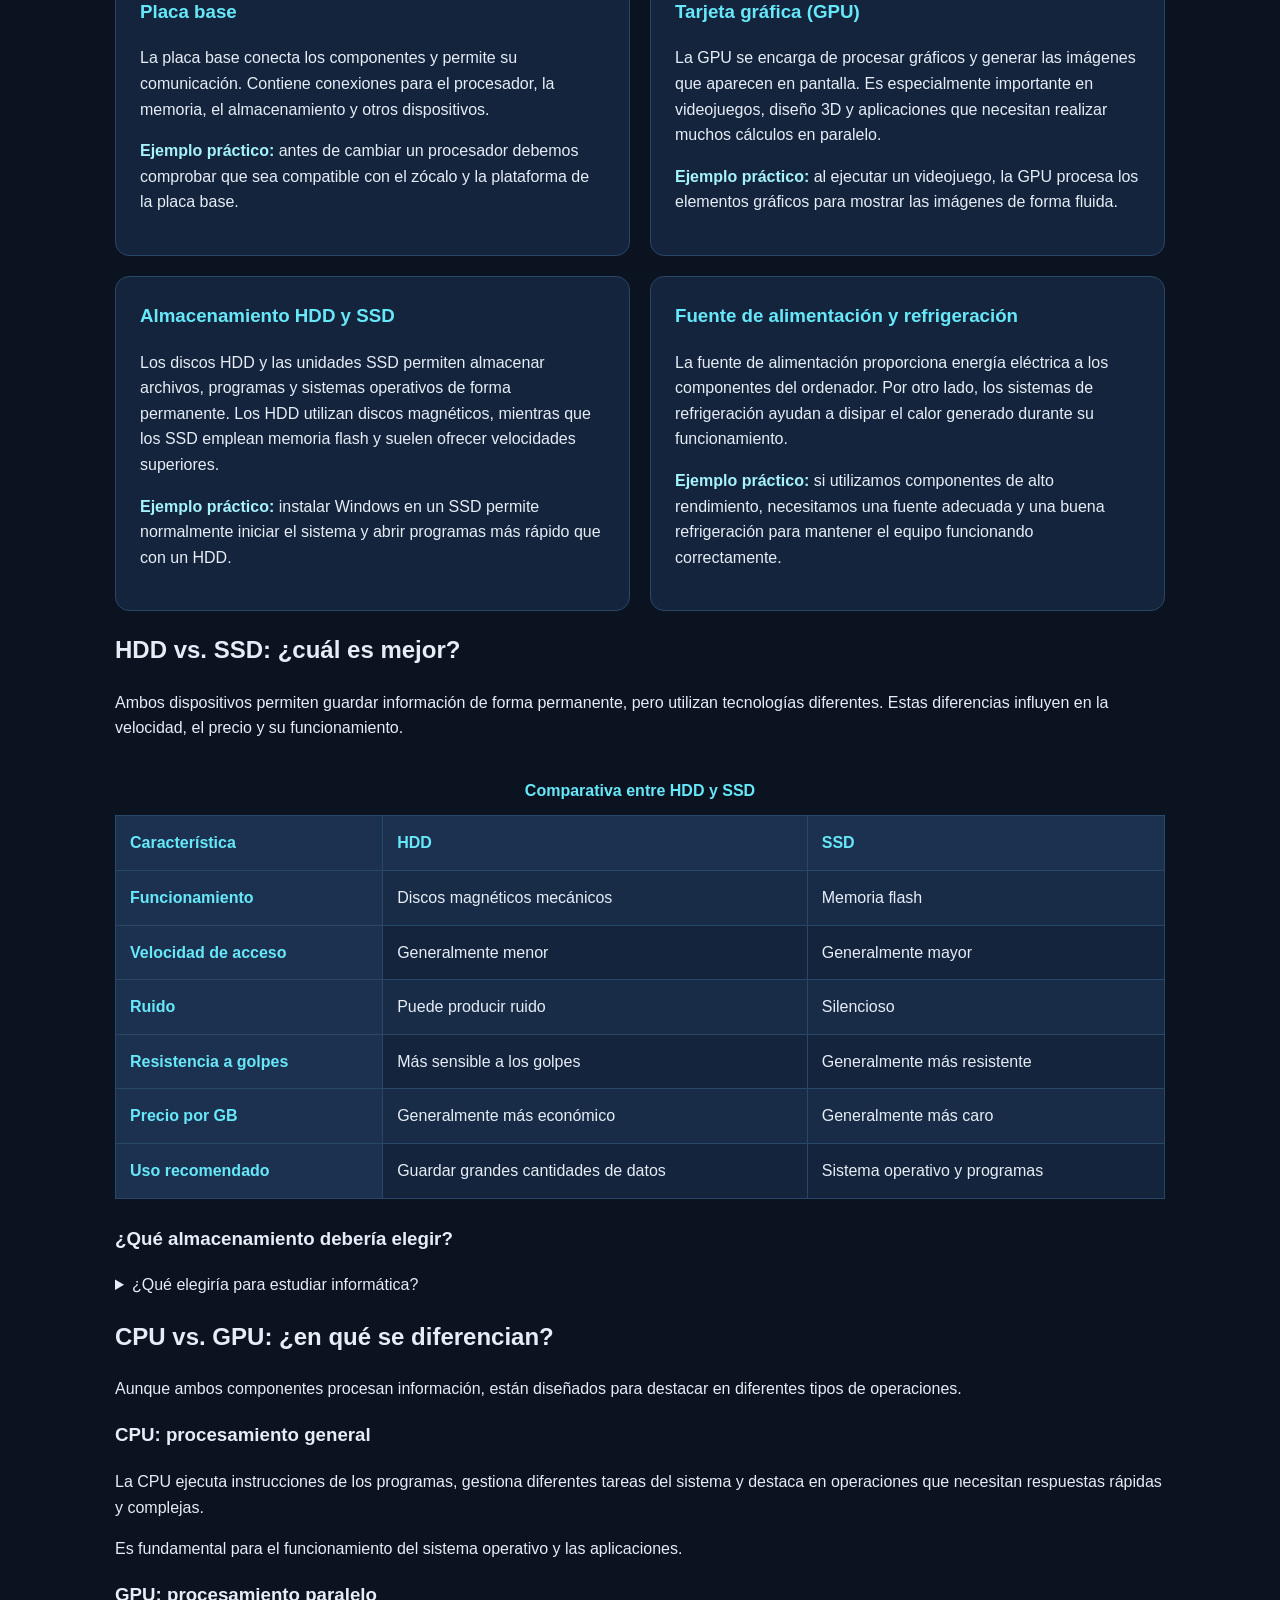
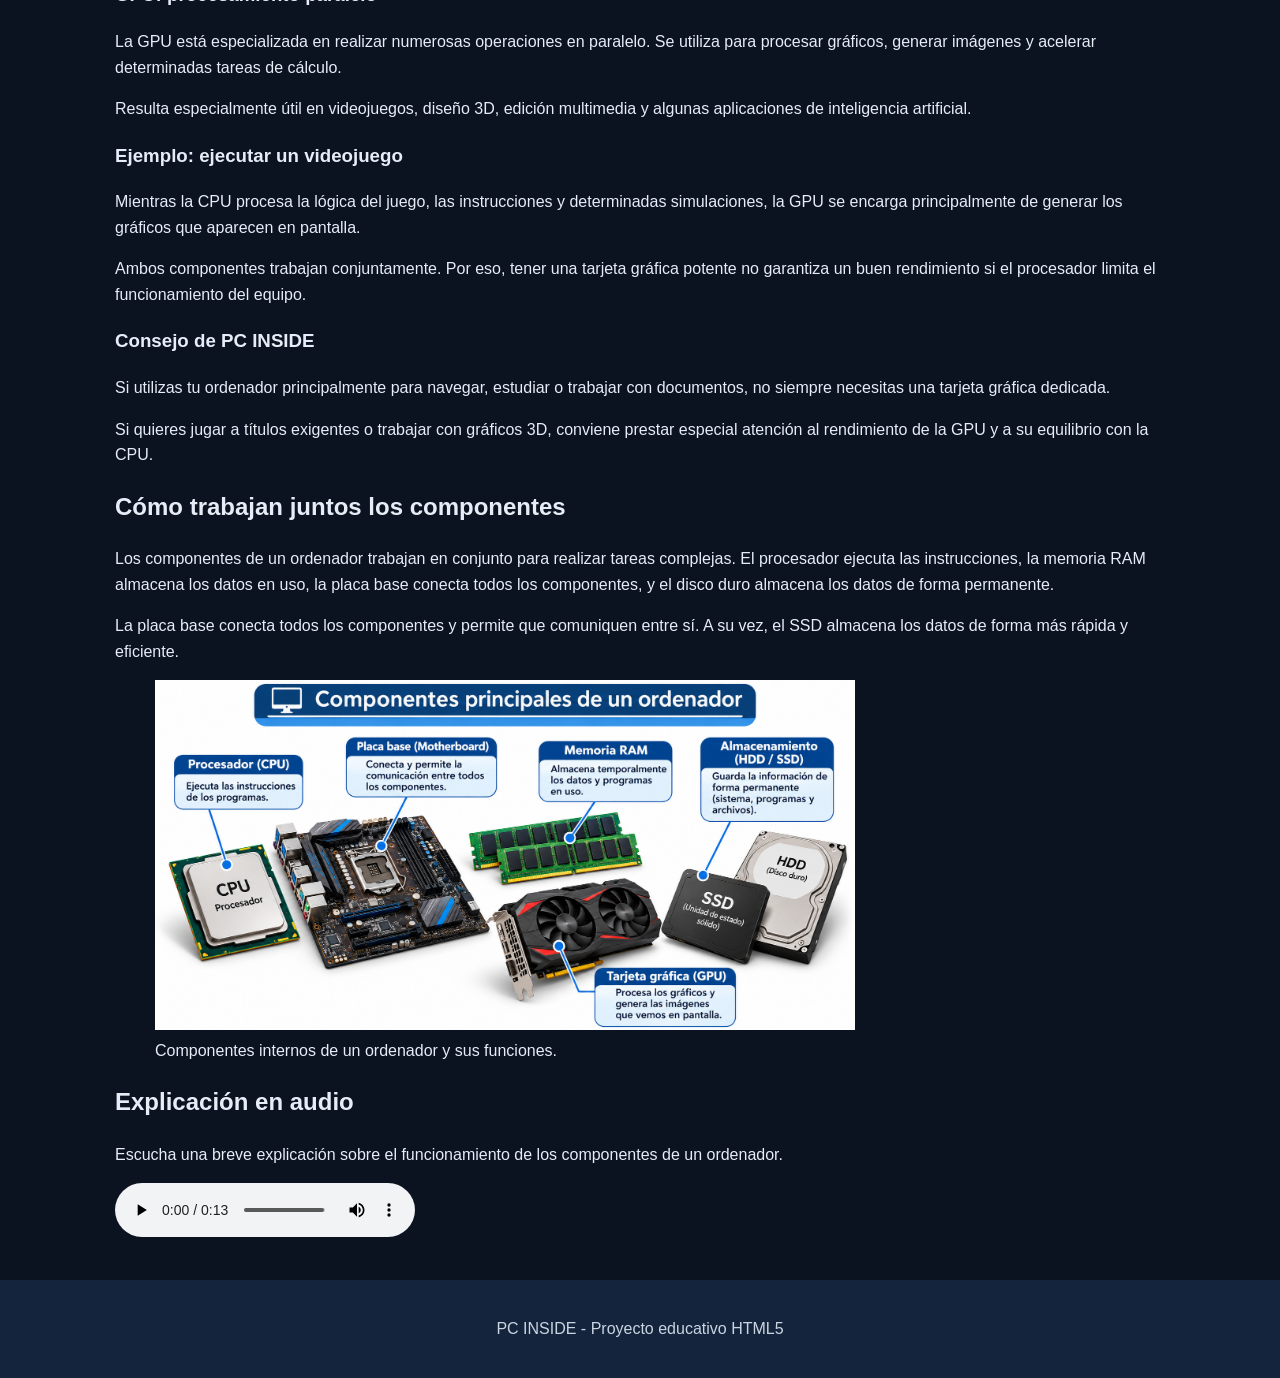
==== commit 26cc65d8: "Diseñadas tarjetas de componentes con CSS Grid" ====
--- a/componentes.html
+++ b/componentes.html
@@ -75,6 +75,7 @@
                 qué piezas necesitamos.
             </p>
 
+            <div class="grid-componentes">
             <article>
                 <h3>Procesador (CPU)</h3>
 
@@ -187,7 +188,8 @@
                     funcionando correctamente.
                 </p>
             </article>
-
+            </div>
+            
         </section>
 
         <section id="comparativa-almacenamiento">
--- a/css/styles.css
+++ b/css/styles.css
@@ -61,3 +61,96 @@
     text-align: center;
     padding: 20px;
 }
+
+/* TARJETAS DE LA PORTADA */
+
+.perfiles {
+    margin-top: 45px;
+}
+
+.perfiles h2 {
+    color: #67e8f9;
+}
+
+.tarjetas {
+    display: grid;
+    grid-template-columns: repeat(auto-fit, minmax(230px, 1fr));
+    gap: 20px;
+    margin-top: 25px;
+}
+
+.tarjetas article {
+    background-color: #14243d;
+    border: 1px solid #294766;
+    border-radius: 14px;
+    padding: 22px;
+}
+
+.tarjetas h3 {
+    color: #67e8f9;
+    margin-top: 0;
+}
+
+/* TABLAS DE COMPONENTES */
+
+table {
+    width: 100%;
+    border-collapse: collapse;
+    margin: 25px 0;
+    background-color: #14243d;
+    border: 1px solid #294766;
+}
+
+caption {
+    color: #67e8f9;
+    font-weight: bold;
+    padding: 12px;
+}
+
+th, td {
+    padding: 14px;
+    border: 1px solid #294766;
+    text-align: left;
+}
+
+th {
+    background-color: #1c3150;
+    color: #67e8f9;
+}
+
+tr:nth-child(even) {
+    background-color: #192c47;
+}
+
+/* TARJETAS DE LA GUIA DE HARDWARE */
+
+#guia-hardware {
+    margin-top: 45px;
+}
+
+#guia-hardware h2 {
+    color: #67e8f9;
+}
+
+.grid-componentes {
+    display: grid;
+    grid-template-columns: repeat(2, minmax(0, 1fr));
+    gap: 20px;
+    margin-top: 25px;
+}
+
+.grid-componentes article {
+    background-color: #14243d;
+    border: 1px solid #294766;
+    border-radius: 14px;
+    padding: 24px;
+}
+
+.grid-componentes h3 {
+    color: #67e8f9;
+    margin-top: 0;
+}
+
+.grid-componentes strong {
+    color: #a5f3fc;
+}
